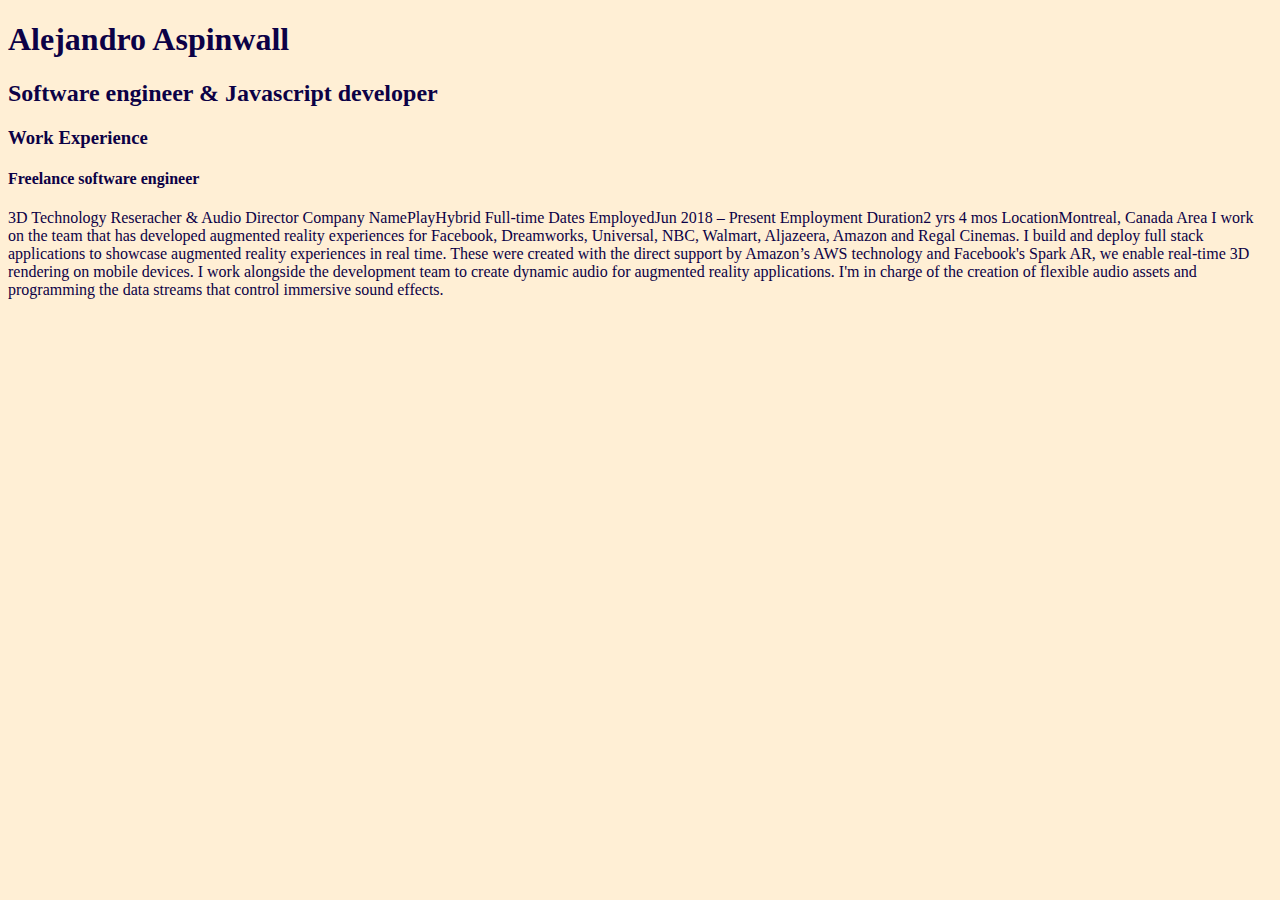
==== static/index.html @ 424b24b0 "stable" ====
<!DOCTYPE html>
<html lang="en">
  <head>
    <meta charset="UTF-8" />
    <meta name="viewport" , initial-scale="1.0" />
    <title>Document</title>
    <link rel="stylesheet" href="styles.css" />
  </head>
  <body>
    <h1>Alejandro Aspinwall</h1>
    <h2>Software engineer & Javascript developer</h2>
    <section>
      <h3>Work Experience</h3>
      <div>
        <h4>Freelance software engineer</h4>
        <div>
          <p id="p"></p>
        </div>
      </div>
    </section>
  </body>
  <script src="scripts/content.js"></script>
  <script src="scripts/script.js"></script>
</html>
---- static/styles.css ----
body {
  background-color: papayawhip;
  color: rgb(12, 1, 70);
}
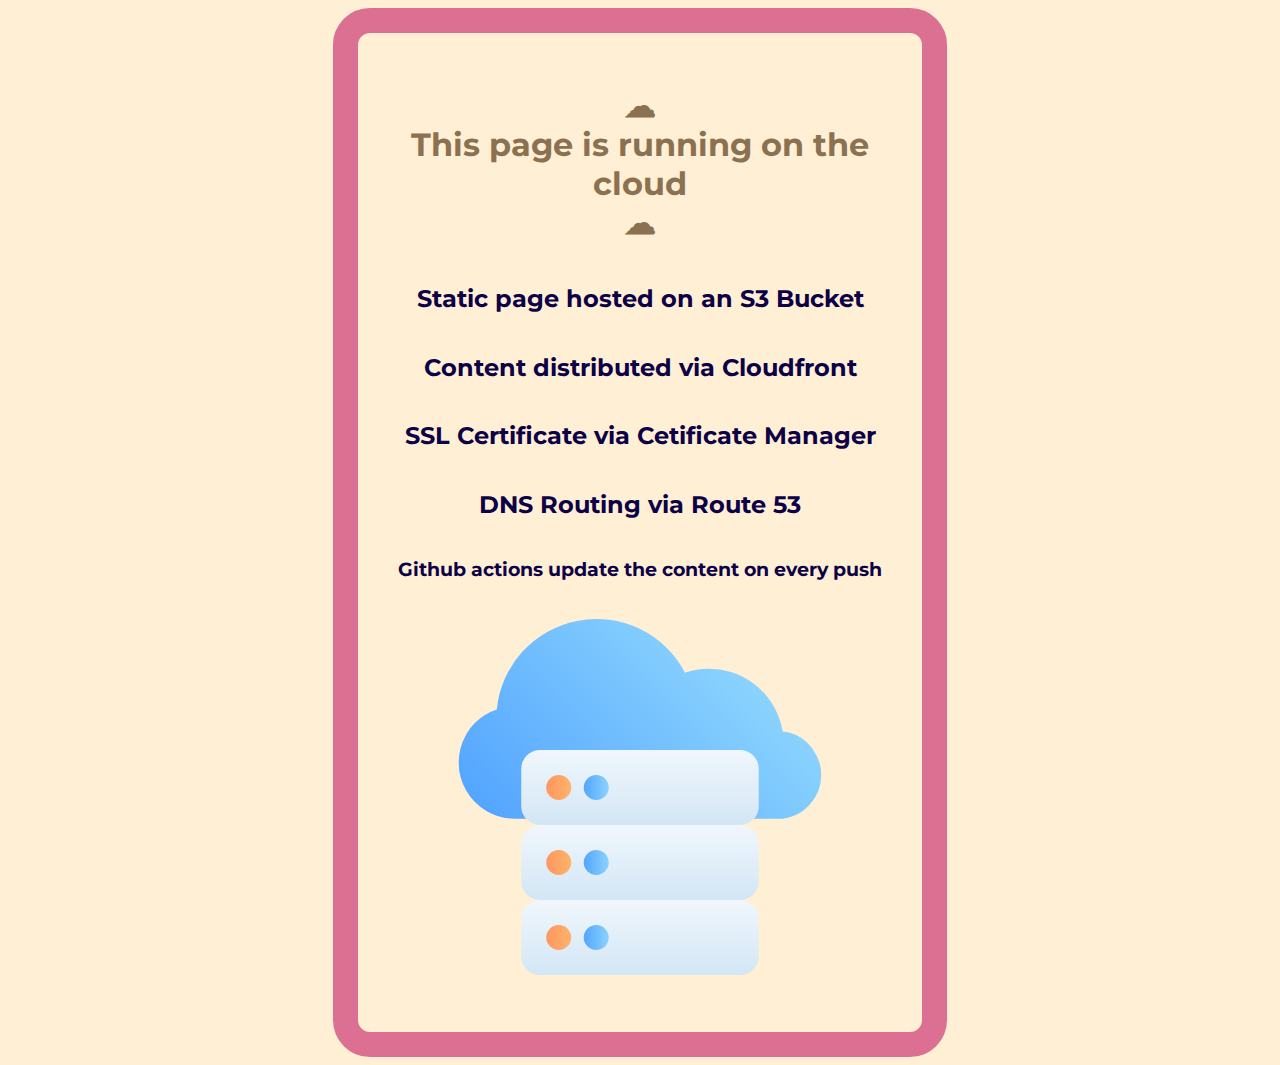
==== commit 2ca0ce63: "cloud design" ====
--- a/static/index.html
+++ b/static/index.html
@@ -7,9 +7,21 @@
     <link rel="stylesheet" href="styles.css" />
   </head>
   <body>
-    <h1>Alejandro Aspinwall</h1>
-    <h2>Software engineer & Javascript developer</h2>
-    <section>
+    <div id="box">
+      <h1>
+        ☁
+        <div>This page is running on the cloud</div>
+        ☁
+      </h1>
+      <h2>Static page hosted on an S3 Bucket</h2>
+      <h2>Content distributed via Cloudfront</h2>
+      <h2>SSL Certificate via Cetificate Manager</h2>
+      <h2>DNS Routing via Route 53</h2>
+      <h3>Github actions update the content on every push</h3>
+      <img src="cloud.svg" style="max-width: 400px" alt="a cloud" />
+    </div>
+
+    <!--     <section>
       <h3>Work Experience</h3>
       <div>
         <h4>Freelance software engineer</h4>
@@ -17,7 +29,7 @@
           <p id="p"></p>
         </div>
       </div>
-    </section>
+    </section> -->
   </body>
   <script src="scripts/content.js"></script>
   <script src="scripts/script.js"></script>
--- a/static/styles.css
+++ b/static/styles.css
@@ -1,4 +1,25 @@
+@import url("https://fonts.googleapis.com/css2?family=Montserrat&display=swap");
+
 body {
   background-color: papayawhip;
   color: rgb(12, 1, 70);
+  font-family: "Montserrat", sans-serif;
 }
+
+#box {
+  border: palevioletred 2vw solid;
+  display: flex;
+  justify-content: center;
+  align-items: center;
+  flex-flow: column;
+  padding: 2rem;
+  margin: auto;
+  max-width: 500px;
+  border-radius: 37px;
+  text-align: center;
+}
+
+h1 {
+  color: #8c7150;
+  font-weight: bold;
+}
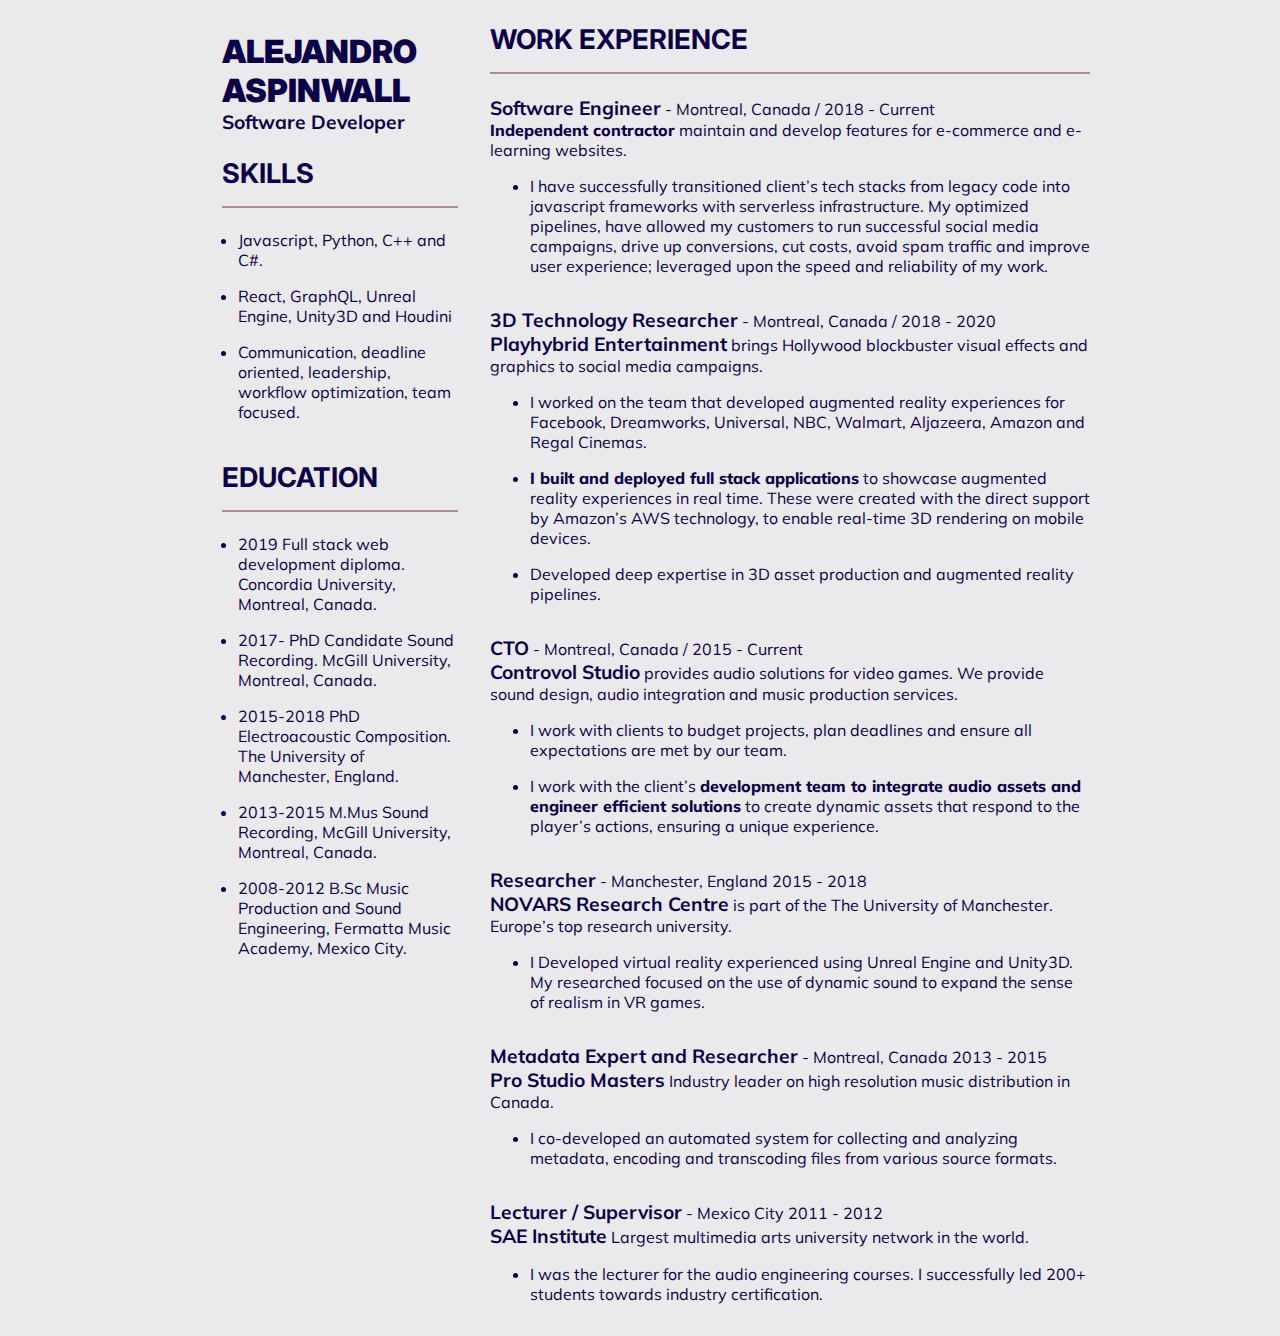
==== commit 0decf959: "two column template" ====
--- a/static/index.html
+++ b/static/index.html
@@ -3,33 +3,196 @@
   <head>
     <meta charset="UTF-8" />
     <meta name="viewport" , initial-scale="1.0" />
-    <title>Document</title>
+    <meta
+      name="description"
+      content="Alejandro Aspinwall | Software developer, specializes in javascript and web applications"
+    />
+    <meta name="author" content="Alejandro Aspinwall" />
+    <title>Alejandro Aspinwall Resume</title>
     <link rel="stylesheet" href="styles.css" />
   </head>
   <body>
-    <div id="box">
-      <h1>
-        ☁
-        <div>This page is running on the cloud</div>
-        ☁
-      </h1>
-      <h2>Static page hosted on an S3 Bucket</h2>
-      <h2>Content distributed via Cloudfront</h2>
-      <h2>SSL Certificate via Cetificate Manager</h2>
-      <h2>DNS Routing via Route 53</h2>
-      <h3>Github actions update the content on every push</h3>
-      <img src="cloud.svg" style="max-width: 400px" alt="a cloud" />
+    <div id="root" >
+      <main>
+        <article id="left">
+          <section id="main">
+            <a href="https://aaspinwall.com"><h1>Alejandro Aspinwall</h1></a>
+            <h3>Software Developer</h3>
+          </section>
+          <section id='skills'>
+            <h2>Skills</h2>
+            <ul>
+              <li>Javascript, Python, C++ and C#.</li>
+              <li>React, GraphQL, Unreal Engine, Unity3D and Houdini</li>
+              <li>
+                Communication, deadline oriented, leadership, workflow
+                optimization, team focused.
+              </li>
+            </ul>
+          </section>
+
+          <section id="education">
+            <h2>Education</h2>
+            <div>
+              <ul>
+                <li>
+                  2019 Full stack web development diploma. Concordia University,
+                  Montreal, Canada.
+                </li>
+                <li>
+                  2017- PhD Candidate Sound Recording. McGill University,
+                  Montreal, Canada.
+                </li>
+                <li>
+                  2015-2018 PhD Electroacoustic Composition. The University of
+                  Manchester, England.
+                </li>
+                <li>
+                  2013-2015 M.Mus Sound Recording, McGill University, Montreal,
+                  Canada.
+                </li>
+                <li>
+                  2008-2012 B.Sc Music Production and Sound Engineering,
+                  Fermatta Music Academy, Mexico City.
+                </li>
+              </ul>
+            </div>
+          </section>
+        </article>
+        <article id="right" >
+          <section id="work">
+            <div>
+              <h2>Work Experience</h2>
+
+              <h3>Software Engineer</h3>
+              - Montreal, Canada / 2018 - Current
+            </div>
+            <div>
+              <strong>Independent contractor</strong> maintain and develop
+              features for e-commerce and e-learning websites.
+            </div>
+            <div>
+              <ul>
+                <li>
+                  I have successfully transitioned client’s tech stacks from
+                  legacy code into javascript frameworks with serverless
+                  infrastructure. My optimized pipelines, have allowed my
+                  customers to run successful social media campaigns, drive up
+                  conversions, cut costs, avoid spam traffic and improve user
+                  experience; leveraged upon the speed and reliability of my
+                  work.
+                </li>
+              </ul>
+            </div>
+            <div>
+              <h3>3D Technology Researcher</h3>
+              - Montreal, Canada / 2018 - 2020
+            </div>
+            <div>
+              <h3>Playhybrid Entertainment</h3>
+              brings Hollywood blockbuster visual effects and graphics to social
+              media campaigns.
+            </div>
+            <div>
+              <ul>
+                <li>
+                  I worked on the team that developed augmented reality
+                  experiences for Facebook, Dreamworks, Universal, NBC, Walmart,
+                  Aljazeera, Amazon and Regal Cinemas.
+                </li>
+                <li>
+                  <strong>I built and deployed full stack applications</strong>
+                  to showcase augmented reality experiences in real time. These
+                  were created with the direct support by Amazon’s AWS
+                  technology, to enable real-time 3D rendering on mobile
+                  devices.
+                </li>
+                <li>
+                  Developed deep expertise in 3D asset production and augmented
+                  reality pipelines.
+                </li>
+              </ul>
+            </div>
+            <div>
+              <h3>CTO</h3>
+              - Montreal, Canada / 2015 - Current
+            </div>
+            <div>
+              <h3>Controvol Studio</h3>
+              provides audio solutions for video games. We provide sound design,
+              audio integration and music production services.
+            </div>
+            <div>
+              <ul>
+                <li>
+                  I work with clients to budget projects, plan deadlines and
+                  ensure all expectations are met by our team.
+                </li>
+                <li>
+                  I work with the client’s
+                  <strong
+                    >development team to integrate audio assets and engineer
+                    efficient solutions</strong
+                  >
+                  to create dynamic assets that respond to the player’s actions,
+                  ensuring a unique experience.
+                </li>
+              </ul>
+            </div>
+            <div>
+              <h3>Researcher</h3>
+              - Manchester, England 2015 - 2018
+            </div>
+            <div>
+              <h3>NOVARS Research Centre</h3>
+              is part of the The University of Manchester. Europe’s top research
+              university.
+            </div>
+            <div>
+              <ul>
+                <li>
+                  I Developed virtual reality experienced using Unreal Engine
+                  and Unity3D. My researched focused on the use of dynamic sound
+                  to expand the sense of realism in VR games.
+                </li>
+              </ul>
+            </div>
+            <div>
+              <h3>Metadata Expert and Researcher</h3>
+              - Montreal, Canada 2013 - 2015
+            </div>
+            <div>
+              <h3>Pro Studio Masters</h3>
+              Industry leader on high resolution music distribution in Canada.
+            </div>
+            <div>
+              <ul>
+                <li>
+                  I co-developed an automated system for collecting and
+                  analyzing metadata, encoding and transcoding files from
+                  various source formats.
+                </li>
+              </ul>
+            </div>
+            <div>
+              <h3>Lecturer / Supervisor</h3>
+              - Mexico City 2011 - 2012
+            </div>
+            <div>
+              <h3>SAE Institute</h3>
+              Largest multimedia arts university network in the world.
+            </div>
+            <ul>
+              <li>
+                I was the lecturer for the audio engineering courses. I
+                successfully led 200+ students towards industry certification.
+              </l>
+            </ul>
+          </section>
+        </article>
+      </main>
+      <footer></footer>
     </div>
-
-    <!--     <section>
-      <h3>Work Experience</h3>
-      <div>
-        <h4>Freelance software engineer</h4>
-        <div>
-          <p id="p"></p>
-        </div>
-      </div>
-    </section> -->
   </body>
   <script src="scripts/content.js"></script>
   <script src="scripts/script.js"></script>
--- a/static/styles.css
+++ b/static/styles.css
@@ -1,9 +1,24 @@
-@import url("https://fonts.googleapis.com/css2?family=Montserrat&display=swap");
+@import url("https://fonts.googleapis.com/css2?family=Muli:wght@500;700;800;900&display=swap");
+@import url("https://fonts.googleapis.com/css2?family=Inter:wght@500;700;800;900&display=swap");
+
+:root {
+  --base: 1rem;
+  --text: #ce5493;
+  --dark: #b93ba7;
+  --contrast: #a78c92;
+  --bg: #eae9eb;
+  --white: white;
+  --highlight: #e15f72;
+}
 
 body {
-  background-color: papayawhip;
+  background-color: var(--bg);
   color: rgb(12, 1, 70);
-  font-family: "Montserrat", sans-serif;
+  font-family: "Muli", sans-serif;
+  margin: 0;
+}
+strong {
+  font-weight: 800;
 }
 
 #box {
@@ -19,7 +34,85 @@
   text-align: center;
 }
 
+.wave {
+  background-image: url(svg/wave.svg);
+  background-repeat: no-repeat;
+  background-position: inherit;
+  background-position-x: -20rem;
+  background-position-y: -3rem;
+  background-size: 150%;
+}
+
+ul > * {
+  padding-bottom: 1rem;
+}
+
+#root {
+  display: grid;
+}
+#root > * {
+  display: grid;
+  width: 100%;
+  max-width: 900px;
+  margin: auto;
+}
+main {
+  grid-template-columns: 1fr;
+}
+
+#right {
+  /* padding-top: 8rem; */
+}
+#skills {
+  /* padding-top: 4rem; */
+}
+
+#left {
+  padding: 2rem;
+}
+
+#left ul {
+  padding-left: 1rem;
+}
+
+.cl-preview-section {
+  padding: 1rem 0;
+}
+
 h1 {
-  color: #8c7150;
-  font-weight: bold;
+  font-size: calc(2 * var(--base));
+  font-weight: 900;
+  margin: 0;
 }
+h2 {
+  font-size: calc(1.7 * var(--base));
+  font-weight: 700;
+  border-bottom: 2px solid var(--contrast);
+  padding-bottom: var(--base);
+}
+h3 {
+  font-size: calc(1.2 * var(--base));
+  font-weight: 700;
+  display: inline;
+}
+
+h1,
+h2 {
+  text-transform: uppercase;
+  font-family: "Inter";
+}
+a {
+  transition: color 0.3s ease-in-out;
+  color: inherit;
+  text-decoration: none;
+}
+
+a:hover {
+  color: var(--dark);
+}
+
+@media only screen and (min-width: 768px) {
+  main {
+    grid-template-columns: 1fr 2fr;
+  }
+}
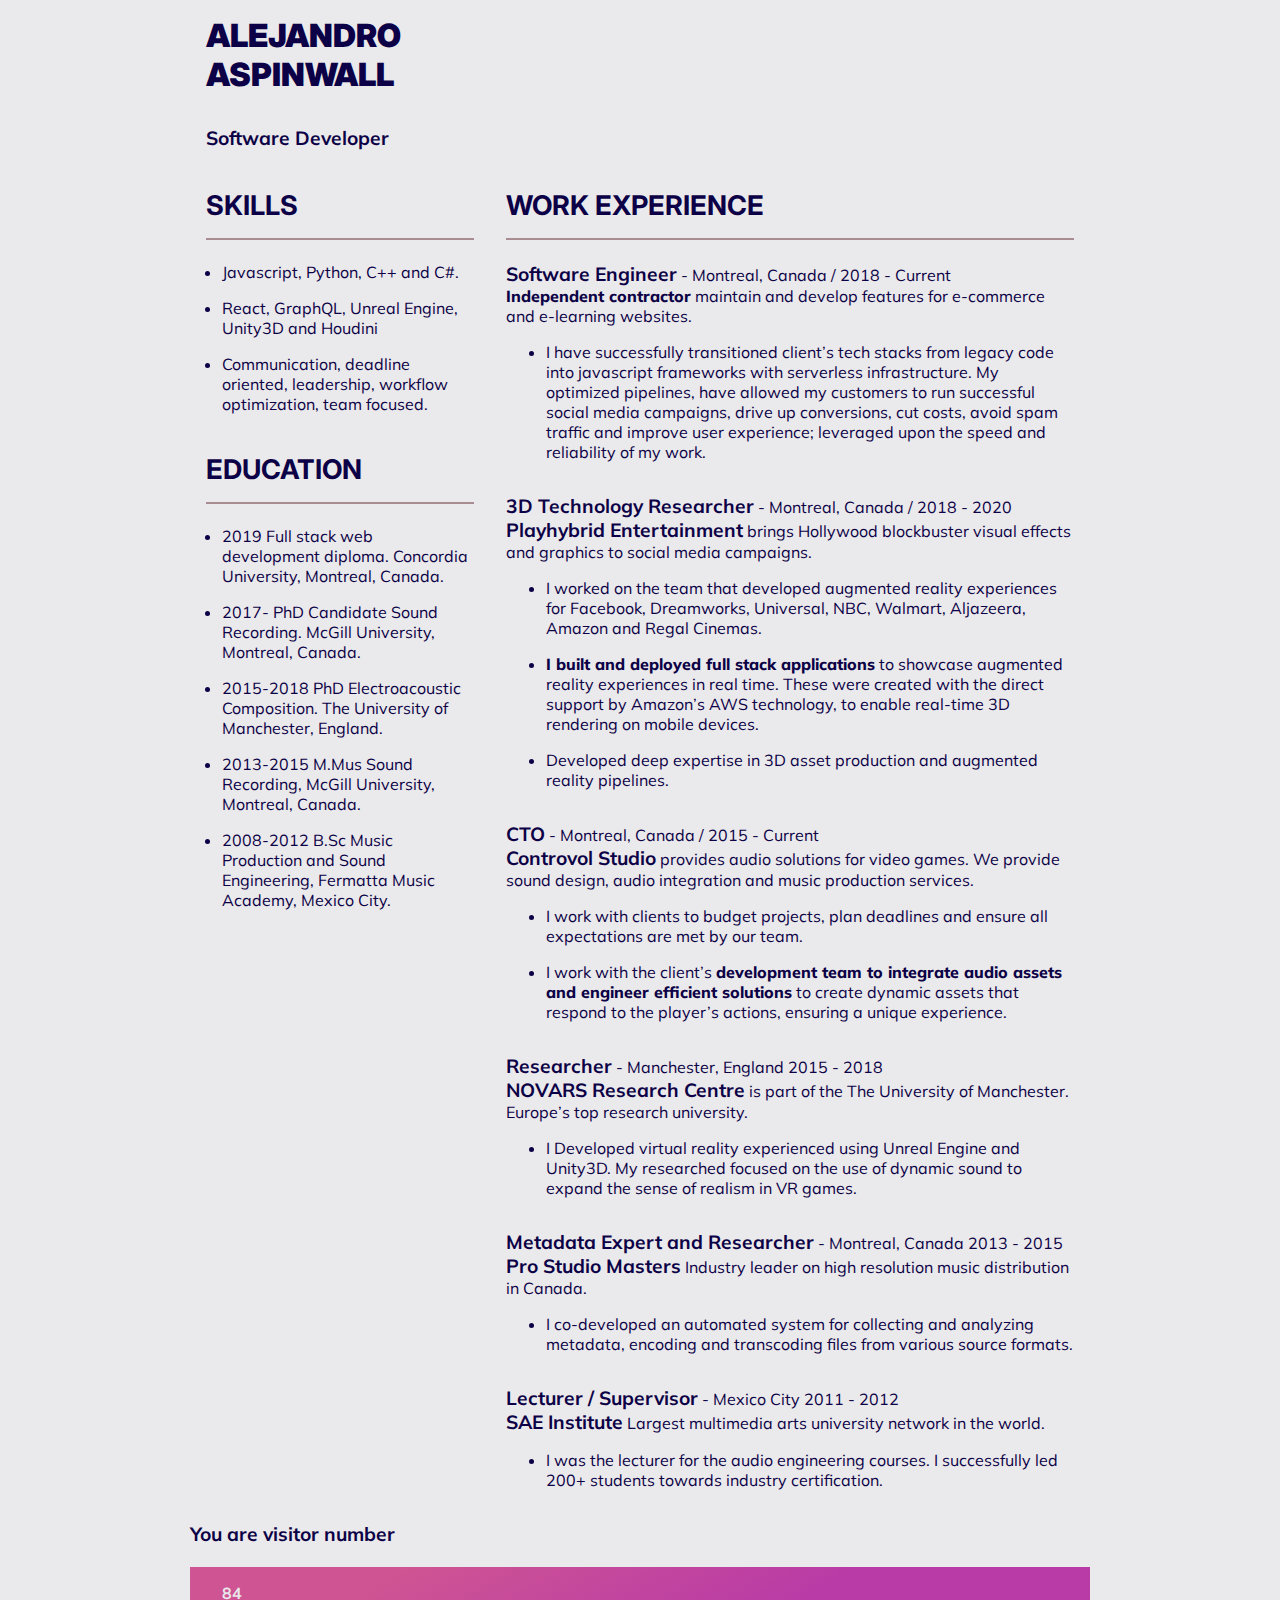
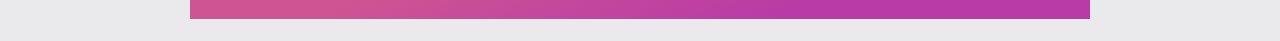
==== commit 6b4fc3ee: "style and counter updated" ====
--- a/static/index.html
+++ b/static/index.html
@@ -10,15 +10,16 @@
     <meta name="author" content="Alejandro Aspinwall" />
     <title>Alejandro Aspinwall Resume</title>
     <link rel="stylesheet" href="styles.css" />
+    <script src="scripts/script.js"></script>
   </head>
   <body>
     <div id="root" >
+      <header id="main">
+        <a href="https://aaspinwall.com"><h1>Alejandro Aspinwall</h1></a>
+        <h3>Software Developer</h3>
+      </header>
       <main>
         <article id="left">
-          <section id="main">
-            <a href="https://aaspinwall.com"><h1>Alejandro Aspinwall</h1></a>
-            <h3>Software Developer</h3>
-          </section>
           <section id='skills'>
             <h2>Skills</h2>
             <ul>
@@ -191,9 +192,13 @@
           </section>
         </article>
       </main>
-      <footer></footer>
+      <footer>
+        <div id='footer'>
+          <h3>You are visitor number</h3>
+          <h4 id='counter'>84</h4>
+        </div>
+      </footer>
     </div>
   </body>
   <script src="scripts/content.js"></script>
-  <script src="scripts/script.js"></script>
 </html>
--- a/static/styles.css
+++ b/static/styles.css
@@ -19,6 +19,17 @@
 }
 strong {
   font-weight: 800;
+}
+
+#counter {
+  background-image: linear-gradient(
+    330deg,
+    hsl(308.6, 51.6%, 47.8%) 32%,
+    hsl(329, 55.5%, 56.9%) 78%
+  );
+
+  color: var(--bg);
+  padding: 1rem 2rem;
 }
 
 #box {
@@ -50,25 +61,37 @@
 #root {
   display: grid;
 }
+
 #root > * {
   display: grid;
   width: 100%;
   max-width: 900px;
   margin: auto;
 }
+header {
+  margin: 1rem;
+}
+header > * {
+  max-width: 100%;
+  margin: 0 1rem;
+}
 main {
   grid-template-columns: 1fr;
+  grid-template-areas: "left" "right";
+}
+main > * {
+  margin: 0 1rem;
 }
 
 #right {
-  /* padding-top: 8rem; */
+  grid-area: left;
 }
 #skills {
-  /* padding-top: 4rem; */
+  grid-area: right;
 }
 
 #left {
-  padding: 2rem;
+  /* padding: 2rem; */
 }
 
 #left ul {
@@ -112,7 +135,12 @@
 }
 
 @media only screen and (min-width: 768px) {
+  header > * {
+    max-width: 40%;
+    margin: 1rem;
+  }
   main {
     grid-template-columns: 1fr 2fr;
+    grid-template-areas: "right left";
   }
 }
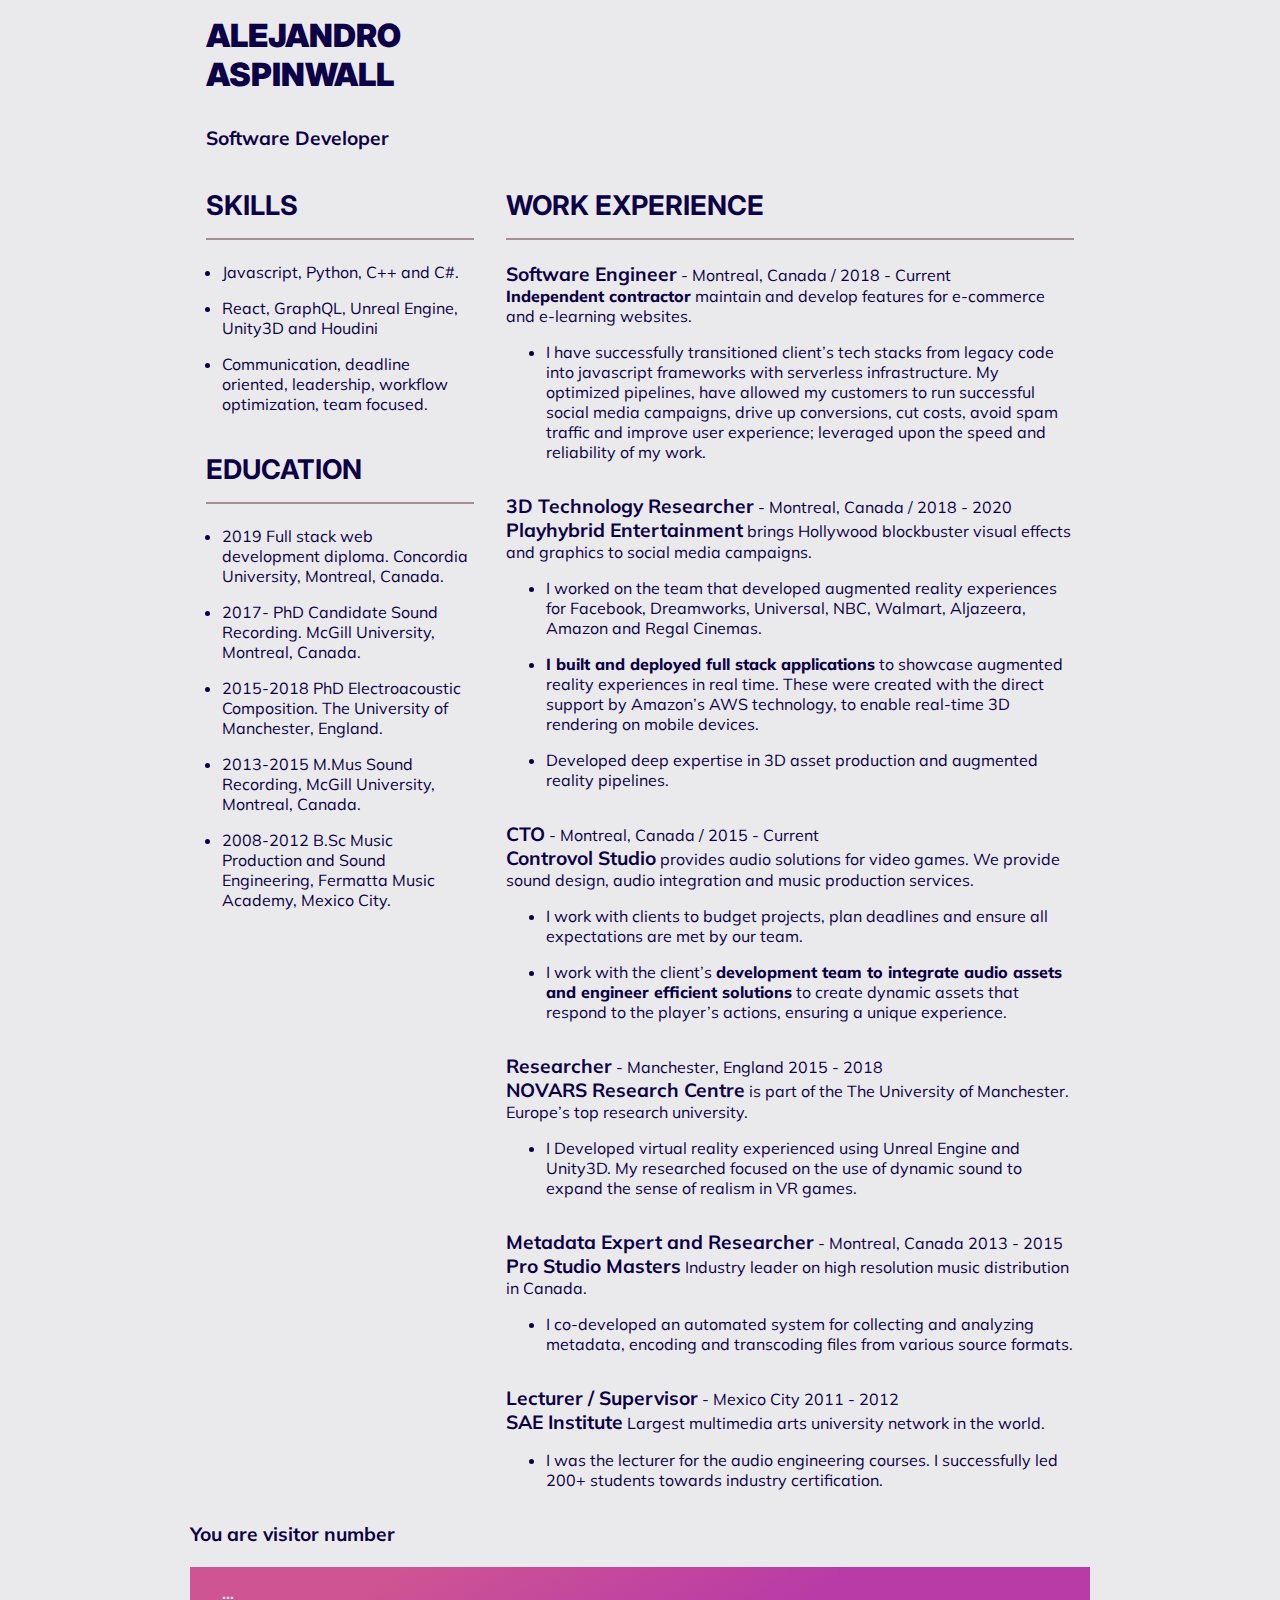
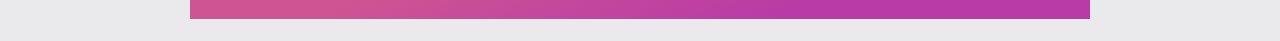
==== commit af5be396: "counter defaults to ..." ====
--- a/static/index.html
+++ b/static/index.html
@@ -195,7 +195,7 @@
       <footer>
         <div id='footer'>
           <h3>You are visitor number</h3>
-          <h4 id='counter'>84</h4>
+          <h4 id='counter'>...</h4>
         </div>
       </footer>
     </div>
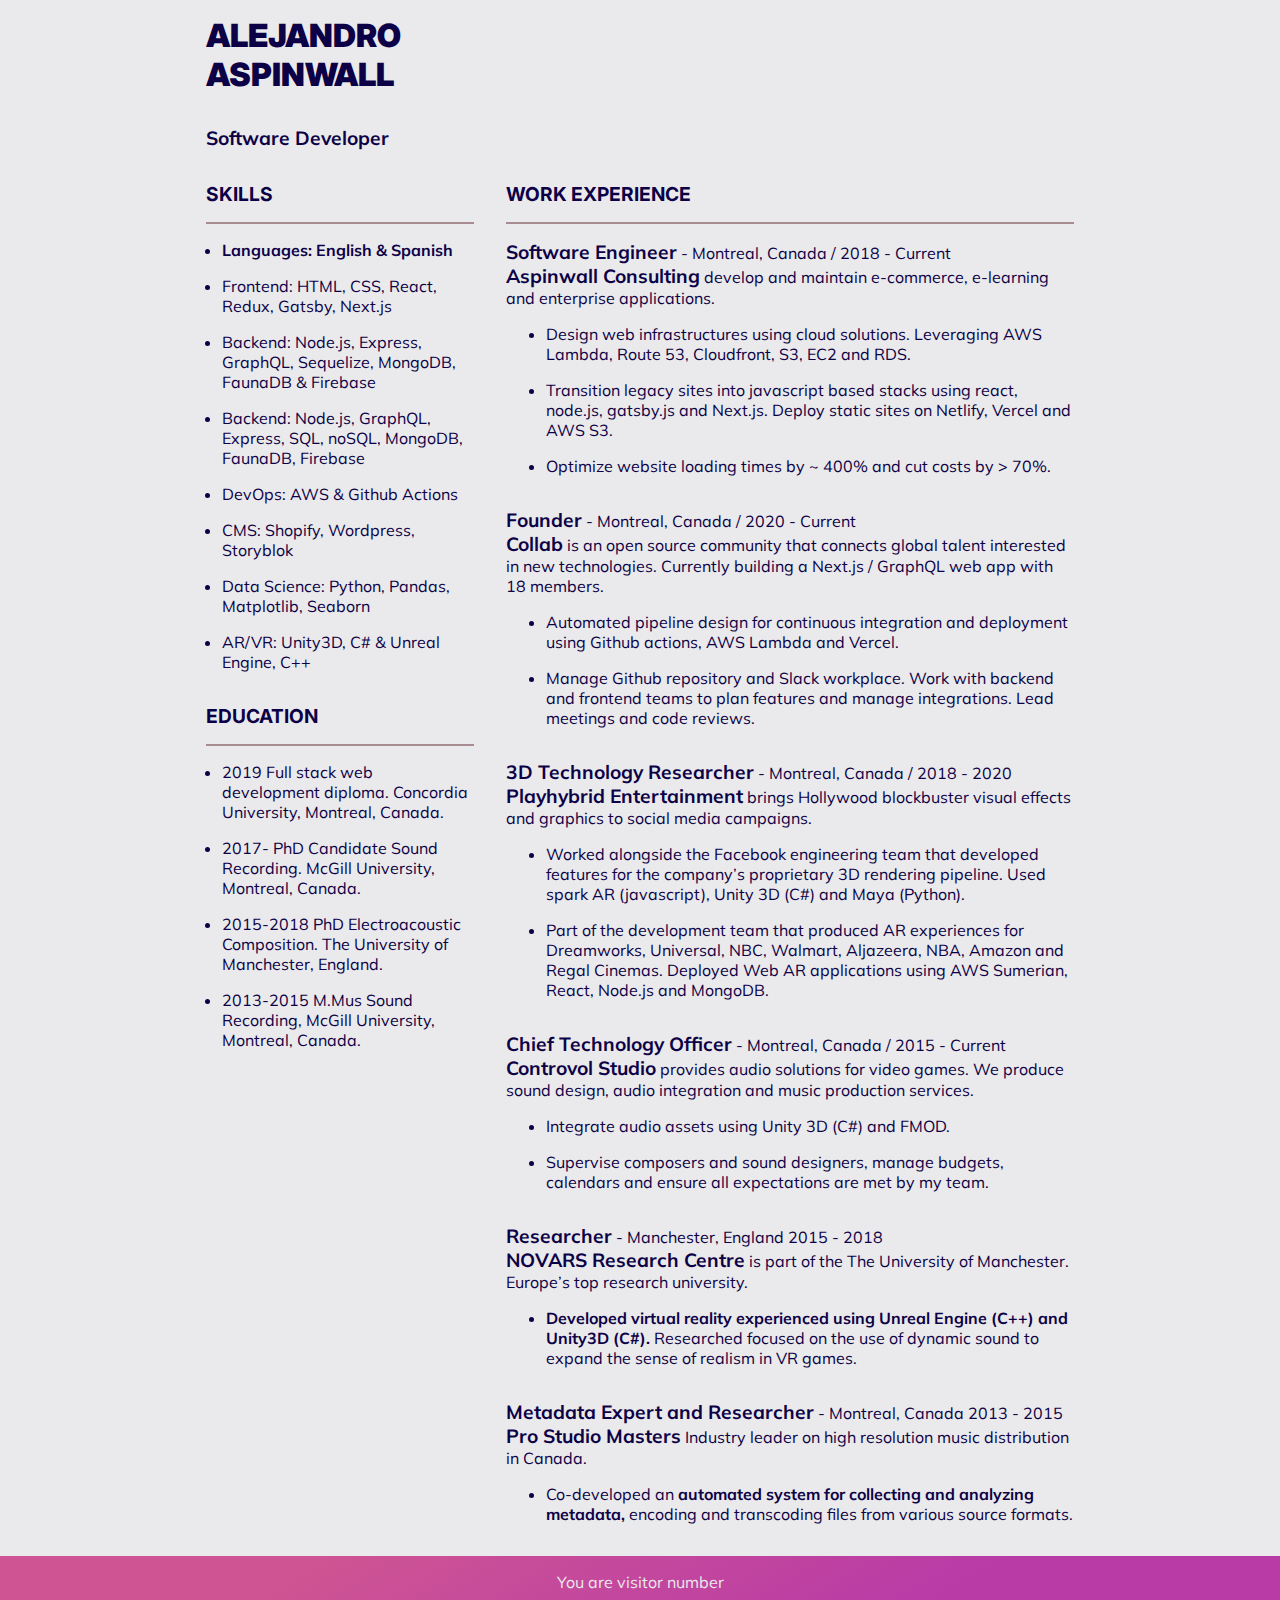
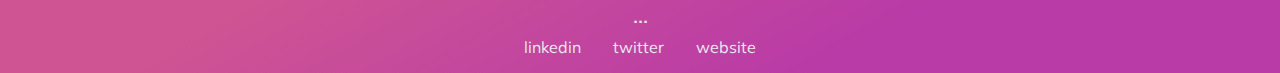
==== commit dd8a2d19: "better explained" ====
--- a/static/index.html
+++ b/static/index.html
@@ -13,22 +13,30 @@
     <script src="scripts/script.js"></script>
   </head>
   <body>
-    <div id="root" >
+    <div id="root">
       <header id="main">
         <a href="https://aaspinwall.com"><h1>Alejandro Aspinwall</h1></a>
         <h3>Software Developer</h3>
       </header>
       <main>
         <article id="left">
-          <section id='skills'>
+          <section id="skills">
             <h2>Skills</h2>
             <ul>
-              <li>Javascript, Python, C++ and C#.</li>
-              <li>React, GraphQL, Unreal Engine, Unity3D and Houdini</li>
+              <li class="bold">Languages: English & Spanish</li>
+              <li>Frontend: HTML, CSS, React, Redux, Gatsby, Next.js</li>
               <li>
-                Communication, deadline oriented, leadership, workflow
-                optimization, team focused.
+                Backend: Node.js, Express, GraphQL, Sequelize, MongoDB, FaunaDB
+                & Firebase
               </li>
+              <li>
+                Backend: Node.js, GraphQL, Express, SQL, noSQL, MongoDB,
+                FaunaDB, Firebase
+              </li>
+              <li>DevOps: AWS & Github Actions</li>
+              <li>CMS: Shopify, Wordpress, Storyblok</li>
+              <li>Data Science: Python, Pandas, Matplotlib, Seaborn</li>
+              <li>AR/VR: Unity3D, C# & Unreal Engine, C++</li>
             </ul>
           </section>
 
@@ -52,153 +60,191 @@
                   2013-2015 M.Mus Sound Recording, McGill University, Montreal,
                   Canada.
                 </li>
-                <li>
-                  2008-2012 B.Sc Music Production and Sound Engineering,
-                  Fermatta Music Academy, Mexico City.
-                </li>
               </ul>
             </div>
           </section>
         </article>
-        <article id="right" >
+        <article id="right">
           <section id="work">
-            <div>
-              <h2>Work Experience</h2>
-
-              <h3>Software Engineer</h3>
+            <h2>Work Experience</h2>
+            <div>
+              <a href="https://aaspinwall.com/"><h3>Software Engineer</h3></a>
               - Montreal, Canada / 2018 - Current
             </div>
             <div>
-              <strong>Independent contractor</strong> maintain and develop
-              features for e-commerce and e-learning websites.
-            </div>
-            <div>
-              <ul>
-                <li>
-                  I have successfully transitioned client’s tech stacks from
-                  legacy code into javascript frameworks with serverless
-                  infrastructure. My optimized pipelines, have allowed my
-                  customers to run successful social media campaigns, drive up
-                  conversions, cut costs, avoid spam traffic and improve user
-                  experience; leveraged upon the speed and reliability of my
-                  work.
-                </li>
-              </ul>
-            </div>
-            <div>
-              <h3>3D Technology Researcher</h3>
+              <a href="https://aaspinwall.com/"
+                ><h3>Aspinwall Consulting</h3>
+              </a>
+              develop and maintain e-commerce, e-learning and enterprise
+              applications.
+            </div>
+            <div>
+              <ul>
+                <li>
+                  Design web infrastructures using cloud solutions. Leveraging
+                  AWS Lambda, Route 53, Cloudfront, S3, EC2 and RDS.
+                </li>
+                <li>
+                  Transition legacy sites into javascript based stacks using
+                  react, node.js, gatsby.js and Next.js. Deploy static sites on
+                  Netlify, Vercel and AWS S3.
+                </li>
+                <li>
+                  Optimize website loading times by ~ 400% and cut costs by >
+                  70%.
+                </li>
+              </ul>
+            </div>
+
+            <div>
+              <a href="https://github.com/aaspinwall/collab"
+                ><h3>Founder</h3></a
+              >
+              - Montreal, Canada / 2020 - Current
+            </div>
+            <div>
+              <a href="https://github.com/aaspinwall/collab"
+                ><h3>Collab</h3>
+              </a>
+              is an open source community that connects global talent interested
+              in new technologies. Currently building a Next.js / GraphQL web
+              app with 18 members.
+            </div>
+            <div>
+              <ul>
+                <li>
+                  Automated pipeline design for continuous integration and
+                  deployment using Github actions, AWS Lambda and Vercel.
+                </li>
+                <li>
+                  Manage Github repository and Slack workplace. Work with
+                  backend and frontend teams to plan features and manage
+                  integrations. Lead meetings and code reviews.
+                </li>
+              </ul>
+            </div>
+
+            <div>
+              <a href="https://www.playhybrid.com/"
+                ><h3>3D Technology Researcher</h3></a
+              >
               - Montreal, Canada / 2018 - 2020
             </div>
-            <div>
-              <h3>Playhybrid Entertainment</h3>
+
+            <div>
+              <a href="https://www.playhybrid.com/"
+                ><h3>Playhybrid Entertainment</h3></a
+              >
               brings Hollywood blockbuster visual effects and graphics to social
               media campaigns.
             </div>
             <div>
               <ul>
                 <li>
-                  I worked on the team that developed augmented reality
-                  experiences for Facebook, Dreamworks, Universal, NBC, Walmart,
-                  Aljazeera, Amazon and Regal Cinemas.
-                </li>
-                <li>
-                  <strong>I built and deployed full stack applications</strong>
-                  to showcase augmented reality experiences in real time. These
-                  were created with the direct support by Amazon’s AWS
-                  technology, to enable real-time 3D rendering on mobile
-                  devices.
-                </li>
-                <li>
-                  Developed deep expertise in 3D asset production and augmented
-                  reality pipelines.
-                </li>
-              </ul>
-            </div>
-            <div>
-              <h3>CTO</h3>
+                  Worked alongside the Facebook engineering team that developed
+                  features for the company’s proprietary 3D rendering pipeline.
+                  Used spark AR (javascript), Unity 3D (C#) and Maya (Python).
+                </li>
+                <li>
+                  Part of the development team that produced AR experiences for
+                  Dreamworks, Universal, NBC, Walmart, Aljazeera, NBA, Amazon
+                  and Regal Cinemas. Deployed Web AR applications using AWS
+                  Sumerian, React, Node.js and MongoDB.
+                </li>
+              </ul>
+            </div>
+            <div>
+              <a
+                href="https://store.steampowered.com/app/854370/Pato_Box_Original_Soundtrack/"
+                ><h3>Chief Technology Officer</h3></a
+              >
               - Montreal, Canada / 2015 - Current
             </div>
             <div>
-              <h3>Controvol Studio</h3>
-              provides audio solutions for video games. We provide sound design,
+              <a
+                href="https://store.steampowered.com/app/854370/Pato_Box_Original_Soundtrack/"
+                ><h3>Controvol Studio</h3></a
+              >
+              provides audio solutions for video games. We produce sound design,
               audio integration and music production services.
             </div>
             <div>
               <ul>
-                <li>
-                  I work with clients to budget projects, plan deadlines and
-                  ensure all expectations are met by our team.
-                </li>
-                <li>
-                  I work with the client’s
-                  <strong
-                    >development team to integrate audio assets and engineer
-                    efficient solutions</strong
-                  >
-                  to create dynamic assets that respond to the player’s actions,
-                  ensuring a unique experience.
-                </li>
-              </ul>
-            </div>
-            <div>
-              <h3>Researcher</h3>
+                <li>Integrate audio assets using Unity 3D (C#) and FMOD.</li>
+                <li>
+                  Supervise composers and sound designers, manage budgets,
+                  calendars and ensure all expectations are met by my team.
+                </li>
+              </ul>
+            </div>
+            <div>
+              <a href="https://www.novars.manchester.ac.uk/"
+                ><h3>Researcher</h3></a
+              >
               - Manchester, England 2015 - 2018
             </div>
             <div>
-              <h3>NOVARS Research Centre</h3>
+              <a href="https://www.novars.manchester.ac.uk/"
+                ><h3>NOVARS Research Centre</h3></a
+              >
               is part of the The University of Manchester. Europe’s top research
               university.
             </div>
             <div>
               <ul>
                 <li>
-                  I Developed virtual reality experienced using Unreal Engine
-                  and Unity3D. My researched focused on the use of dynamic sound
-                  to expand the sense of realism in VR games.
-                </li>
-              </ul>
-            </div>
-            <div>
-              <h3>Metadata Expert and Researcher</h3>
+                  <b>
+                    Developed virtual reality experienced using Unreal Engine
+                    (C++) and Unity3D (C#).
+                  </b>
+                  Researched focused on the use of dynamic sound to expand the
+                  sense of realism in VR games.
+                </li>
+              </ul>
+            </div>
+            <div>
+              <a href="https://www.prostudiomasters.com/"
+                ><h3>Metadata Expert and Researcher</h3></a
+              >
               - Montreal, Canada 2013 - 2015
             </div>
             <div>
-              <h3>Pro Studio Masters</h3>
+              <a href="https://www.prostudiomasters.com/"
+                ><h3>Pro Studio Masters</h3></a
+              >
               Industry leader on high resolution music distribution in Canada.
             </div>
             <div>
               <ul>
                 <li>
-                  I co-developed an automated system for collecting and
-                  analyzing metadata, encoding and transcoding files from
-                  various source formats.
-                </li>
-              </ul>
-            </div>
-            <div>
-              <h3>Lecturer / Supervisor</h3>
-              - Mexico City 2011 - 2012
-            </div>
-            <div>
-              <h3>SAE Institute</h3>
-              Largest multimedia arts university network in the world.
-            </div>
-            <ul>
-              <li>
-                I was the lecturer for the audio engineering courses. I
-                successfully led 200+ students towards industry certification.
-              </l>
-            </ul>
+                  Co-developed an
+                  <b
+                    >automated system for collecting and analyzing metadata,
+                  </b>
+                  encoding and transcoding files from various source formats.
+                </li>
+              </ul>
+            </div>
           </section>
         </article>
       </main>
       <footer>
-        <div id='footer'>
-          <h3>You are visitor number</h3>
-          <h4 id='counter'>...</h4>
+        <div id="footer">
+          <div id="counter">
+            <div>You are visitor number</div>
+            <div id="count" style="font-size: 1.4rem; padding: 0.5rem 0">
+              ...
+            </div>
+            <div class="social">
+              <a
+                href="https://www.linkedin.com/in/alejandroaspinwall/?locale=en_US"
+                >linkedin</a
+              ><a href="https://twitter.com/aaspinwall">twitter</a>
+              <a href="https://aaspinwall.com/">website</a>
+            </div>
+          </div>
         </div>
       </footer>
     </div>
   </body>
-  <script src="scripts/content.js"></script>
 </html>
--- a/static/styles.css
+++ b/static/styles.css
@@ -9,6 +9,12 @@
   --bg: #eae9eb;
   --white: white;
   --highlight: #e15f72;
+}
+
+.social {
+  display: flex;
+  gap: 2rem;
+  padding: 0;
 }
 
 body {
@@ -29,7 +35,11 @@
   );
 
   color: var(--bg);
-  padding: 1rem 2rem;
+  padding: 1rem 2rem 1rem;
+  margin: 0;
+  display: flex;
+  flex-flow: column;
+  align-items: center;
 }
 
 #box {
@@ -62,19 +72,22 @@
   display: grid;
 }
 
-#root > * {
+#root > header,
+main {
   display: grid;
   width: 100%;
   max-width: 900px;
   margin: auto;
 }
+
 header {
-  margin: 1rem;
+  margin: 1.5rem;
 }
 header > * {
   max-width: 100%;
   margin: 0 1rem;
 }
+
 main {
   grid-template-columns: 1fr;
   grid-template-areas: "left" "right";
@@ -101,6 +114,9 @@
 .cl-preview-section {
   padding: 1rem 0;
 }
+.bold {
+  font-weight: bold;
+}
 
 h1 {
   font-size: calc(2 * var(--base));
@@ -108,7 +124,7 @@
   margin: 0;
 }
 h2 {
-  font-size: calc(1.7 * var(--base));
+  font-size: calc(1.2 * var(--base));
   font-weight: 700;
   border-bottom: 2px solid var(--contrast);
   padding-bottom: var(--base);
